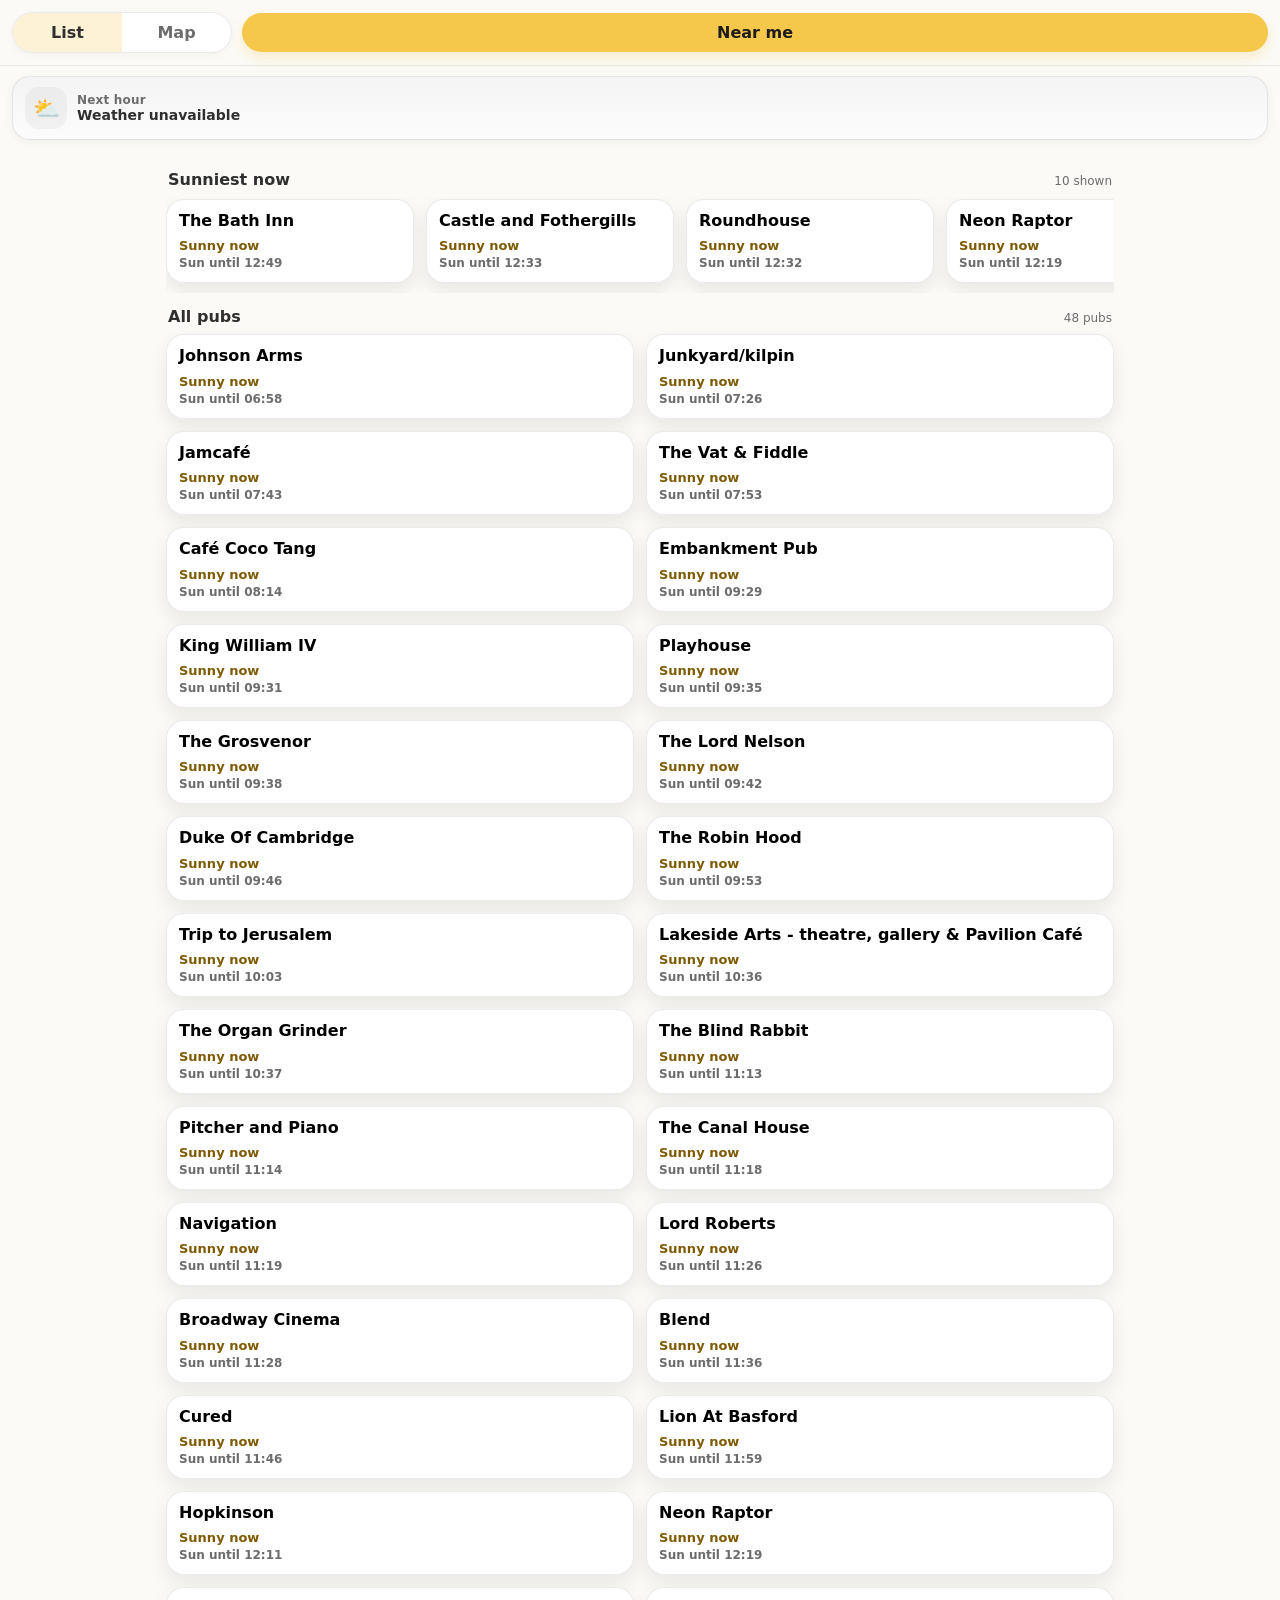
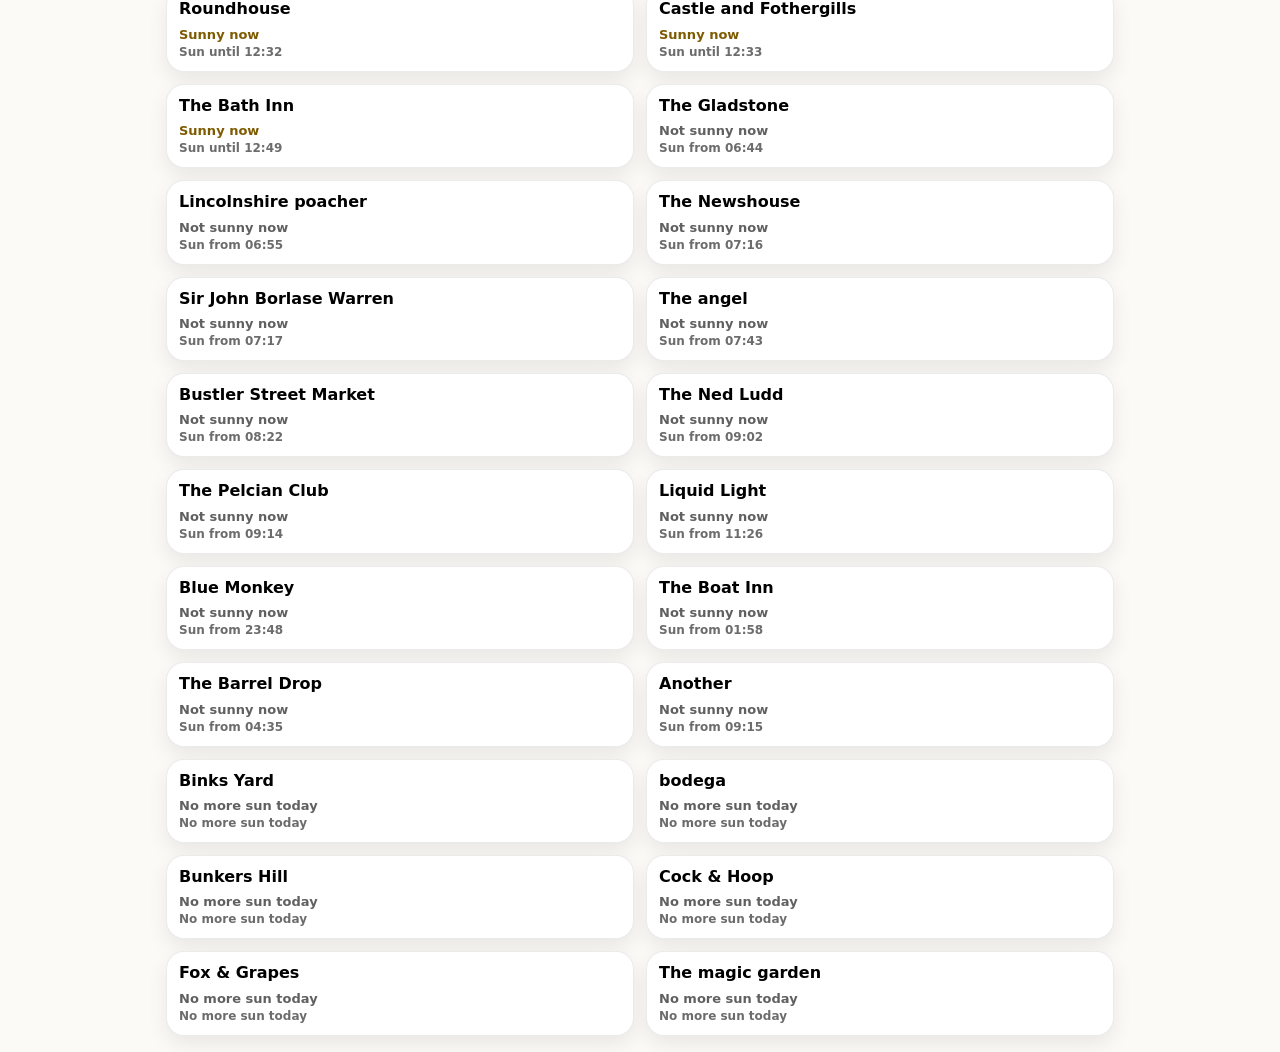
==== index.html @ cf7e52a5 "Add files via upload" ====
<!doctype html>
<html lang="en">
<head>
  <meta charset="utf-8" />
  <meta name="viewport" content="width=device-width,initial-scale=1,viewport-fit=cover" />
  <meta name="theme-color" content="#fbfaf7" />
  <title>Drinking in the Sun</title>
  <link rel="manifest" href="./manifest.json" />
  <link rel="icon" href="./public/icons/icon-192.png" />
  <link rel="stylesheet" href="./public/styles.css" />
  <link rel="stylesheet" href="https://unpkg.com/leaflet@1.9.4/dist/leaflet.css"
        integrity="sha256-p4NxAoJBhIIN+hmNHrzRCf9tD/miZyoHS5obTRR9BMY=" crossorigin="" />
</head>
<body>
  <div id="app" class="app">
    <header class="topbar">
      <div class="toggle" role="tablist" aria-label="View toggle">
        <button id="btnList" class="toggleBtn isActive" type="button" aria-selected="true">List</button>
        <button id="btnMap" class="toggleBtn" type="button" aria-selected="false">Map</button>
      </div>
      <button id="btnNearMe" class="btnPrimary" type="button">Near me</button>
    </header>

    <section id="weatherBar" class="weatherBar" aria-live="polite">
      <div class="weatherLeft">
        <div id="weatherIcon" class="weatherIcon" aria-hidden="true">⛅</div>
        <div class="weatherText">
          <div class="weatherTitle">Next hour</div>
          <div id="weatherLine" class="weatherLine">Loading weather…</div>
        </div>
      </div>
    </section>

    <main class="main">
      <section id="listView" class="view isActive" aria-label="Pub list">
        <div id="rowNearMeWrap" class="rowWrap isHidden">
          <div class="rowHeader">
            <h2 class="rowTitle">Pubs near me</h2>
            <div id="rowNearMeMeta" class="rowMeta"></div>
          </div>
          <div id="rowNearMe" class="hScroll" role="list"></div>
        </div>

        <div class="rowWrap">
          <div class="rowHeader">
            <h2 class="rowTitle">Sunniest now</h2>
            <div id="rowSunniestMeta" class="rowMeta"></div>
          </div>
          <div id="rowSunniest" class="hScroll" role="list"></div>
        </div>

        <div class="rowWrap">
          <div class="rowHeader">
            <h2 class="rowTitle">All pubs</h2>
            <div id="allMeta" class="rowMeta"></div>
          </div>
          <div id="allList" class="vList" role="list"></div>
        </div>
      </section>

      <section id="mapView" class="view" aria-label="Map">
        <div id="map" class="map"></div>
      </section>
    </main>
  </div>

  <div id="modalOverlay" class="modalOverlay isHidden" role="dialog" aria-modal="true" aria-label="Pub details">
    <div class="modal">
      <button id="btnClose" class="modalClose" type="button" aria-label="Close">✕</button>
      <div id="modalContent" class="modalContent"></div>
    </div>
  </div>

  <script src="https://unpkg.com/leaflet@1.9.4/dist/leaflet.js"
          integrity="sha256-20nQCchB9co0qIjJZRGuk2/Z9VM+kNiyxNV1lvTlZBo="
          crossorigin=""></script>
  <script src="./public/app.js"></script>
</body>
</html>
---- public/styles.css ----
:root{
  --bg:#fbfaf7;
  --panel:#ffffff;
  --line:rgba(0,0,0,.08);
  --text:#2f2f2f;
  --muted:#6c6c6c;
  --sun:#f5c542;
  --radius:18px;
  --shadow:0 8px 20px rgba(0,0,0,.08);
}
*{box-sizing:border-box}
html,body{height:100%;margin:0}
body{
  font-family:system-ui,-apple-system,Segoe UI,Roboto,Helvetica,Arial,sans-serif;
  background:var(--bg);
  color:var(--text);
}
button{font:inherit}
img{display:block}
.app{min-height:100vh;min-height:100svh;display:flex;flex-direction:column}
.topbar{
  position:sticky;top:0;z-index:20;padding:12px;
  background:linear-gradient(to bottom, rgba(251,250,247,.98), rgba(251,250,247,.92));
  backdrop-filter:blur(8px);
  border-bottom:1px solid var(--line);
  display:grid;grid-template-columns:1fr auto;gap:10px;align-items:center;
}
.toggle{
  display:flex;background:var(--panel);border:1px solid var(--line);
  border-radius:999px;overflow:hidden;box-shadow:0 2px 8px rgba(0,0,0,.04)
}
.toggleBtn{flex:1;border:0;background:transparent;color:var(--muted);padding:10px 14px;font-weight:700}
.toggleBtn.isActive{background:rgba(245,197,66,.22);color:var(--text)}
.btnPrimary{
  border:0;background:rgba(245,197,66,.95);color:#1c1c1c;font-weight:800;
  padding:10px 14px;border-radius:999px;box-shadow:0 6px 14px rgba(245,197,66,.25)
}
.weatherBar{
  margin:10px 12px 0;background:var(--panel);border:1px solid var(--line);
  border-radius:var(--radius);box-shadow:0 2px 10px rgba(0,0,0,.05);padding:10px 12px
}
.weatherBar.sunny{background:linear-gradient(180deg,#fff7db,#fffdf4)}
.weatherBar.cloudy{background:linear-gradient(180deg,#f4f4f4,#fcfcfc)}
.weatherBar.rainy{background:linear-gradient(180deg,#eef5fb,#fbfdff)}
.weatherLeft{display:flex;gap:10px;align-items:center}
.weatherIcon{
  width:42px;height:42px;border-radius:14px;background:rgba(0,0,0,.04);
  display:flex;align-items:center;justify-content:center;font-size:22px
}
.weatherTitle{font-size:12px;color:var(--muted);font-weight:800;letter-spacing:.2px}
.weatherLine{font-size:14px;font-weight:700}
.main{flex:1;padding:12px}
.view{display:none}
.view.isActive{display:block}
.rowWrap{margin-top:14px}
.rowHeader{display:flex;justify-content:space-between;gap:10px;align-items:baseline;padding:0 2px 8px}
.rowTitle{margin:0;font-size:16px}
.rowMeta{font-size:12px;color:var(--muted)}
.hScroll{display:flex;gap:12px;overflow-x:auto;padding:2px 2px 10px;scroll-snap-type:x proximity}
.hScroll::-webkit-scrollbar{display:none}
.vList{display:grid;grid-template-columns:1fr;gap:12px}
.card{
  background:var(--panel);border:1px solid var(--line);border-radius:var(--radius);
  box-shadow:var(--shadow);overflow:hidden
}
.cardSmall{min-width:248px;max-width:268px;scroll-snap-align:start}
.cardButton{border:0;background:transparent;padding:0;width:100%;text-align:left;display:block}
.cardImg{width:100%;aspect-ratio:4/3;object-fit:cover;background:#ececec}
.cardBody{padding:12px}
.cardTitle{margin:0;font-size:16px;line-height:1.15;font-weight:850}
.cardMeta{margin-top:8px;display:flex;justify-content:space-between;gap:10px;align-items:flex-start}
.statusTop{font-size:13px;font-weight:850}
.statusLine{font-size:12px;color:var(--muted);font-weight:700;margin-top:3px}
.dist{font-size:12px;color:var(--muted);font-weight:700;white-space:nowrap}
.statusSun .statusTop{color:#7e5b00}
.statusShade .statusTop,.statusNone .statusTop{color:#606060}
.isHidden{display:none !important}
.map{
  width:100%;min-height:68vh;min-height:68svh;border-radius:20px;overflow:hidden;
  box-shadow:var(--shadow);border:1px solid var(--line)
}
.modalOverlay{
  position:fixed;inset:0;background:rgba(0,0,0,.46);z-index:50;display:flex;
  align-items:flex-end;justify-content:center;padding:0
}
.modal{
  width:100%;max-width:700px;max-height:100vh;max-height:100svh;background:var(--bg);
  border-radius:24px 24px 0 0;overflow:auto;position:relative
}
.modalContent{padding-bottom:20px}
.modalClose{
  position:sticky;top:12px;float:right;z-index:10;margin:12px 12px 0 0;width:42px;height:42px;
  border-radius:999px;border:1px solid var(--line);background:rgba(255,255,255,.92);
  box-shadow:0 2px 8px rgba(0,0,0,.08)
}
.heroImg{width:100%;aspect-ratio:4/3;object-fit:cover;background:#ececec}
.detailBody{padding:14px 14px 0}
.detailTitle{margin:0;font-size:24px;line-height:1.05}
.detailAddress{margin-top:8px;font-size:14px;color:var(--muted);font-weight:700}
.detailNotes{margin-top:10px;font-size:14px;line-height:1.35;color:#4a4a4a}
.detailActions{margin-top:12px;display:flex;gap:10px;flex-wrap:wrap}
.pillBtn{
  display:inline-flex;align-items:center;justify-content:center;border:1px solid var(--line);
  background:var(--panel);color:var(--text);padding:10px 14px;border-radius:999px;
  font-weight:800;text-decoration:none;box-shadow:0 2px 8px rgba(0,0,0,.05)
}
.spotList{padding:14px;display:grid;gap:12px}
.spotCard{
  background:var(--panel);border:1px solid var(--line);border-radius:18px;
  box-shadow:0 6px 16px rgba(0,0,0,.06);padding:14px
}
.spotHead{display:flex;justify-content:space-between;gap:10px;align-items:flex-start}
.spotKicker{font-size:12px;color:var(--muted);font-weight:850;letter-spacing:.25px;text-transform:uppercase}
.spotName{margin-top:4px;font-size:18px;font-weight:850;line-height:1.12}
.spotBadge{
  font-size:11px;font-weight:850;padding:6px 10px;border-radius:999px;white-space:nowrap;
  border:1px solid var(--line);background:#fafafa;color:#666
}
.spotStatus{margin-top:10px;font-size:15px;font-weight:850}
.spotSub{margin-top:4px;font-size:13px;color:var(--muted);font-weight:750}
.timelineWrap{margin-top:14px}
.timelineLabels{display:flex;justify-content:space-between;font-size:12px;color:var(--muted);font-weight:700;margin-bottom:6px}
.timeline{position:relative;height:14px;border-radius:999px;background:#ececec;overflow:hidden}
.timelineSun{
  position:absolute;top:0;bottom:0;background:linear-gradient(90deg,#f4d77d,#f5c542);
  border-radius:999px
}
.timelineNow{position:absolute;top:-3px;width:12px;height:20px;transform:translateX(-50%)}
.timelineNow::before{
  content:"";position:absolute;left:4px;top:0;width:4px;height:20px;border-radius:999px;background:#3f3f3f
}
.timelineNowLabel{margin-top:6px;font-size:12px;color:var(--muted);font-weight:750}
.spotWindow{margin-top:10px;font-size:13px;font-weight:800;color:#4a4a4a}
.emptyState{
  background:var(--panel);border:1px solid var(--line);border-radius:var(--radius);
  padding:14px;color:var(--muted)
}
@media (min-width:720px){
  .main{max-width:980px;width:100%;margin:0 auto;padding:16px}
  .topbar{grid-template-columns:220px auto}
  .vList{grid-template-columns:repeat(2,minmax(0,1fr))}
}
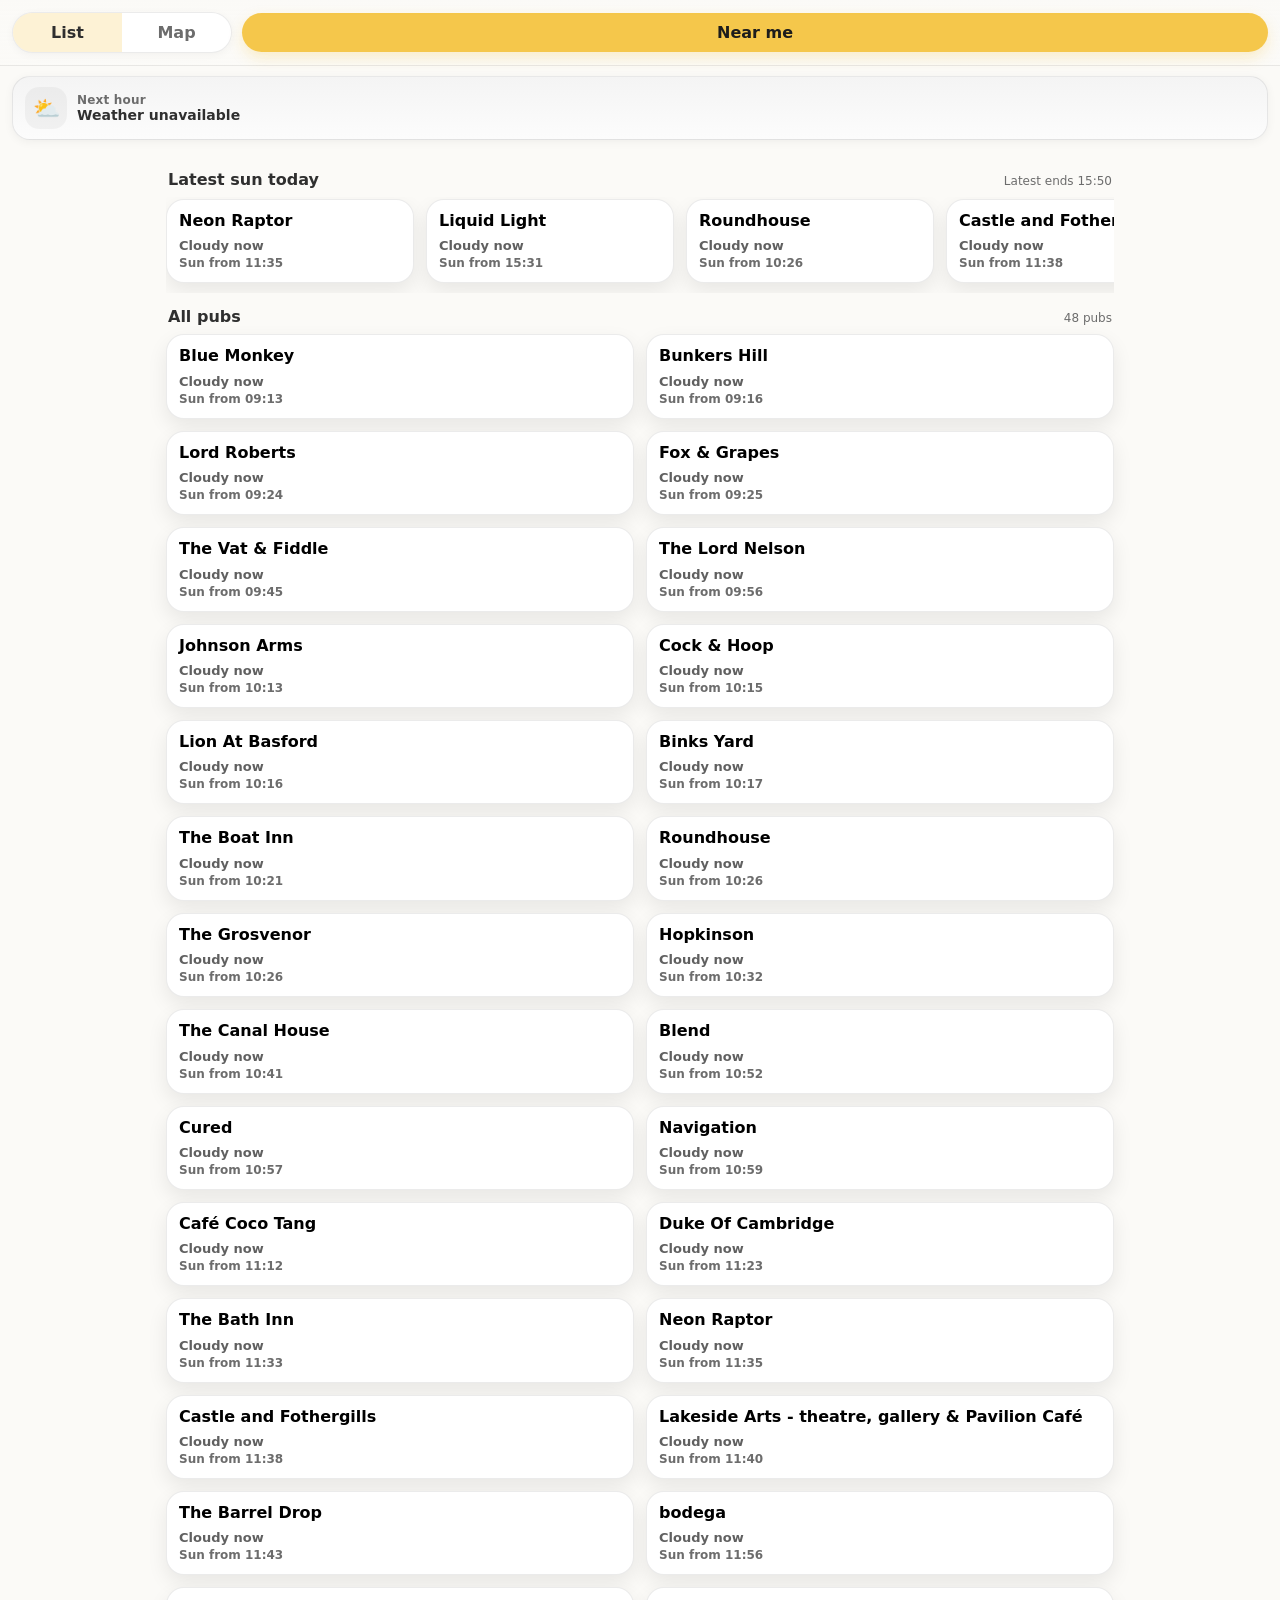
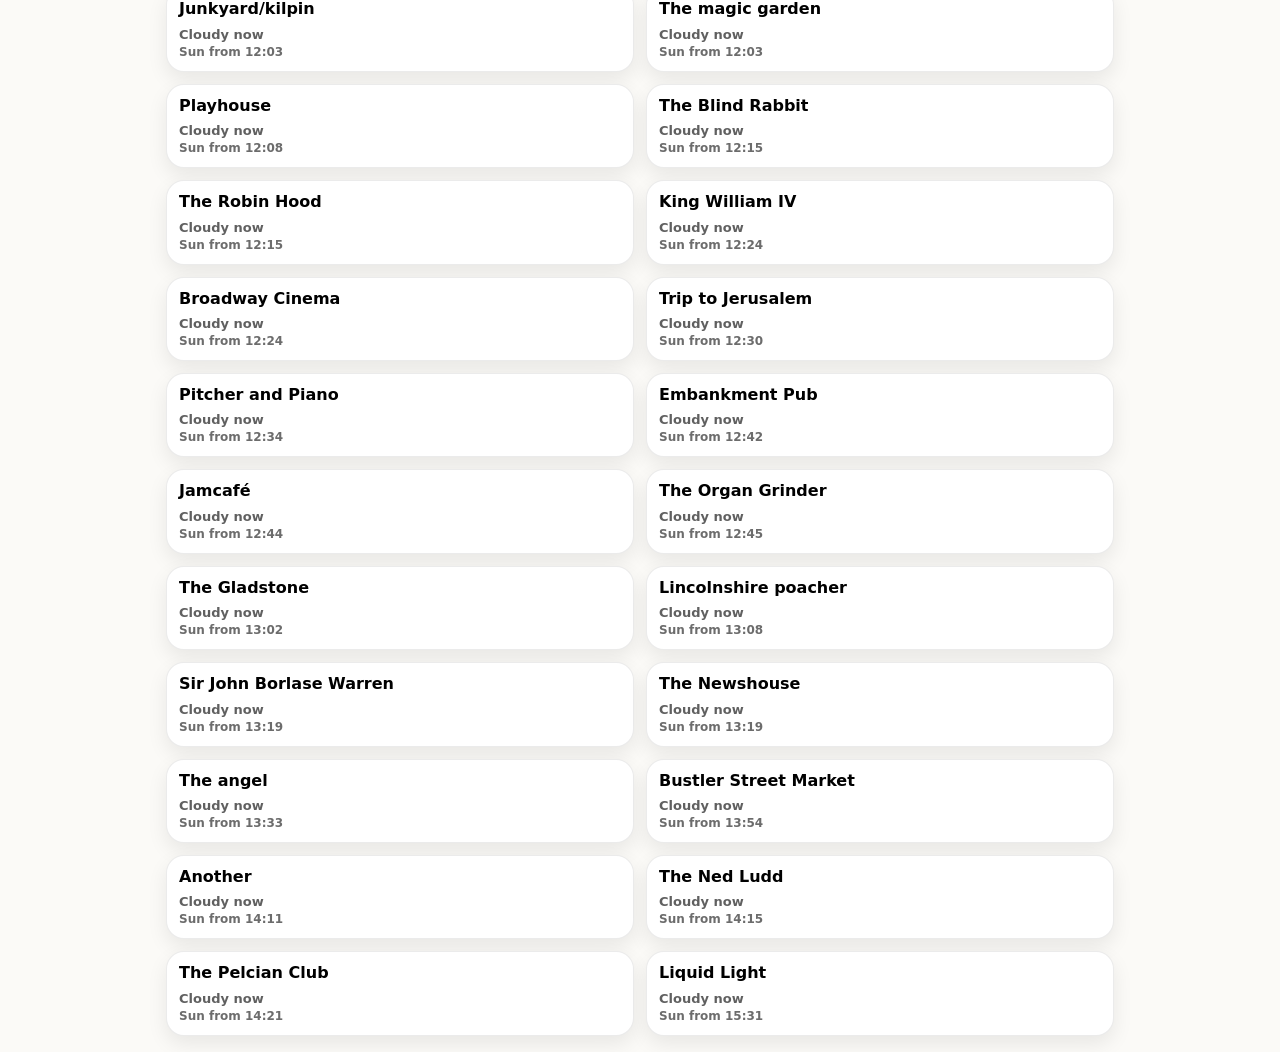
==== commit 7d1a5270: "Update index.html" ====
--- a/index.html
+++ b/index.html
@@ -8,8 +8,14 @@
   <link rel="manifest" href="./manifest.json" />
   <link rel="icon" href="./public/icons/icon-192.png" />
   <link rel="stylesheet" href="./public/styles.css" />
+
+  <!-- Leaflet -->
   <link rel="stylesheet" href="https://unpkg.com/leaflet@1.9.4/dist/leaflet.css"
         integrity="sha256-p4NxAoJBhIIN+hmNHrzRCf9tD/miZyoHS5obTRR9BMY=" crossorigin="" />
+
+  <!-- MarkerCluster -->
+  <link rel="stylesheet" href="https://unpkg.com/leaflet.markercluster@1.5.3/dist/MarkerCluster.css" />
+  <link rel="stylesheet" href="https://unpkg.com/leaflet.markercluster@1.5.3/dist/MarkerCluster.Default.css" />
 </head>
 <body>
   <div id="app" class="app">
@@ -71,9 +77,14 @@
     </div>
   </div>
 
+  <!-- Leaflet -->
   <script src="https://unpkg.com/leaflet@1.9.4/dist/leaflet.js"
           integrity="sha256-20nQCchB9co0qIjJZRGuk2/Z9VM+kNiyxNV1lvTlZBo="
           crossorigin=""></script>
+
+  <!-- MarkerCluster -->
+  <script src="https://unpkg.com/leaflet.markercluster@1.5.3/dist/leaflet.markercluster.js"></script>
+
   <script src="./public/app.js"></script>
 </body>
 </html>
--- a/public/styles.css
+++ b/public/styles.css
@@ -1,3 +1,4 @@
+/* Drinking in the Sun v2 */
 
 :root{
   --bg:#fbfaf7;
@@ -73,8 +74,15 @@
 .statusTop{font-size:13px;font-weight:850}
 .statusLine{font-size:12px;color:var(--muted);font-weight:700;margin-top:3px}
 .dist{font-size:12px;color:var(--muted);font-weight:700;white-space:nowrap}
-.statusSun .statusTop{color:#7e5b00}
+
+/* Base status colours */
 .statusShade .statusTop,.statusNone .statusTop{color:#606060}
+
+/* Weather-aware status colours */
+.statusSunBright .statusTop { color:#a86a00; } /* clear */
+.statusSunMuted  .statusTop { color:#7e5b00; } /* cloudy */
+.statusSunRainy  .statusTop { color:#606060; } /* rainy/grey */
+
 .isHidden{display:none !important}
 .map{
   width:100%;min-height:68vh;min-height:68svh;border-radius:20px;overflow:hidden;
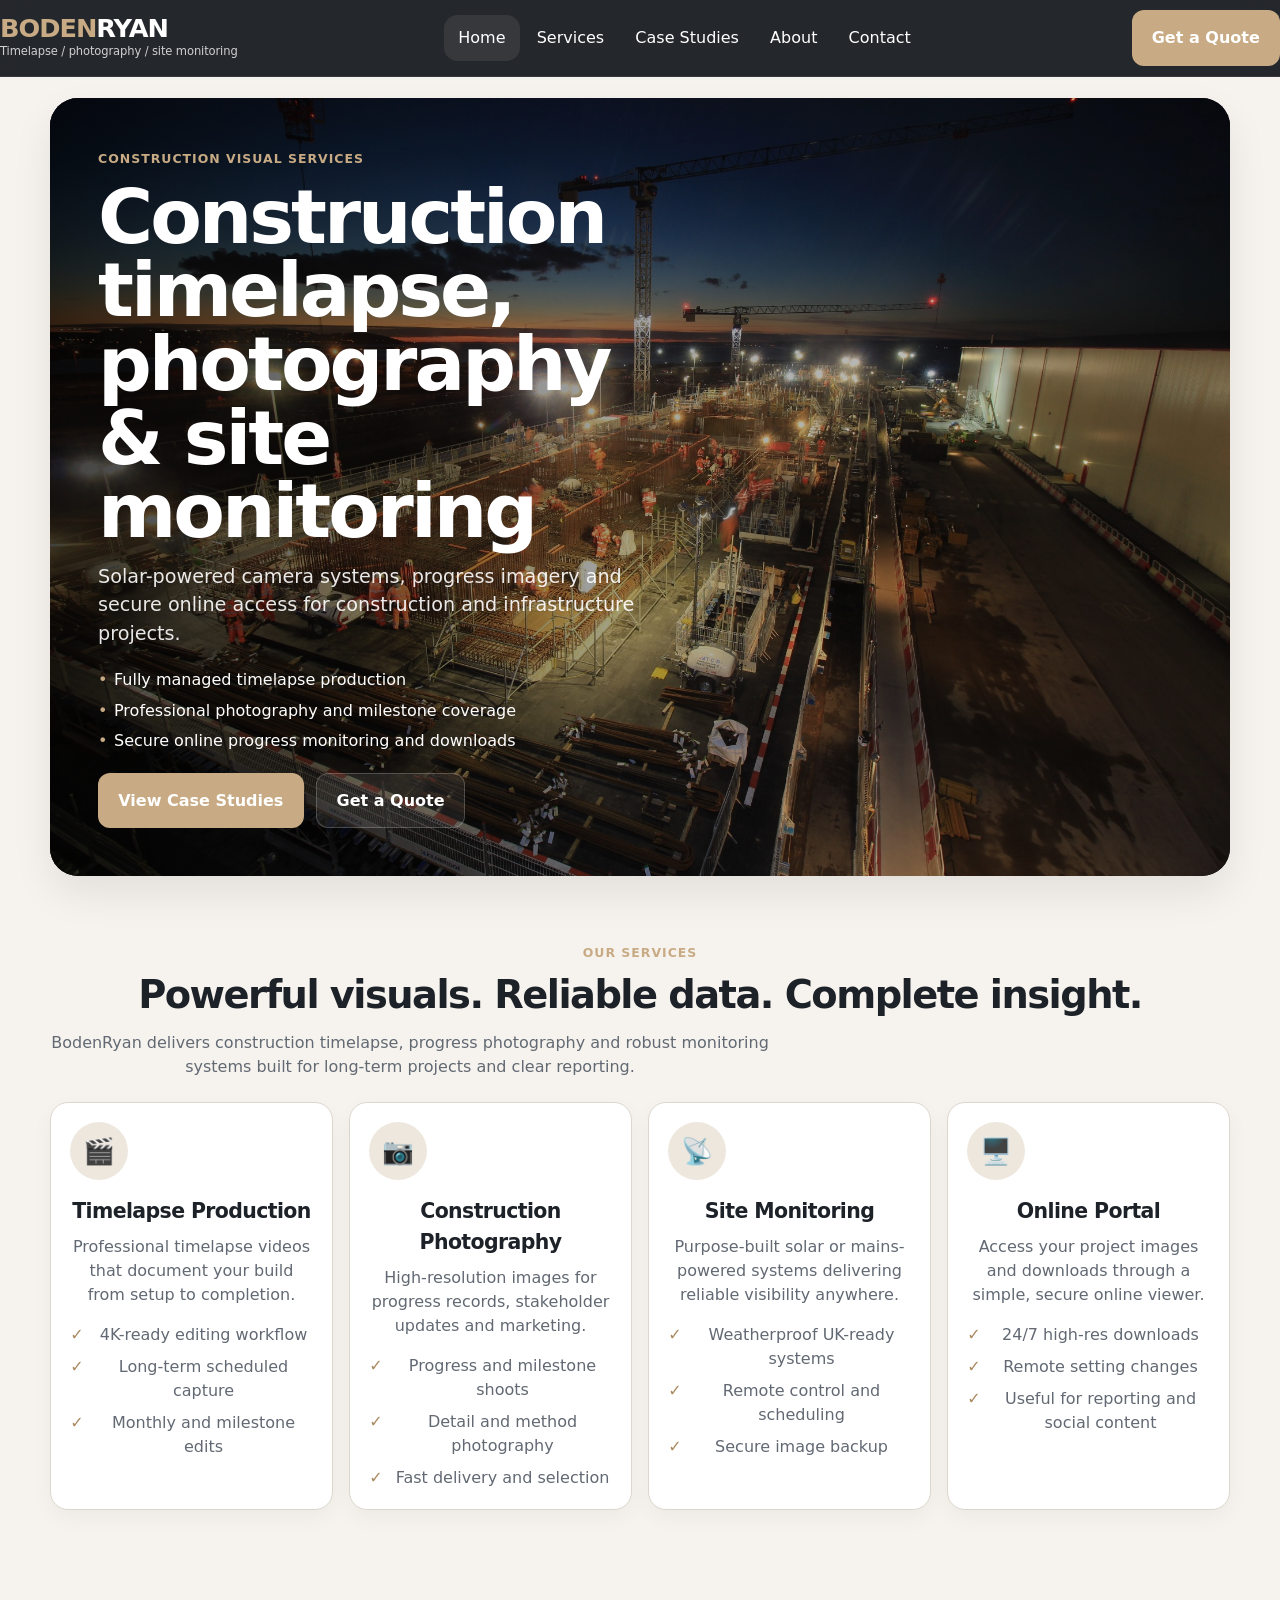
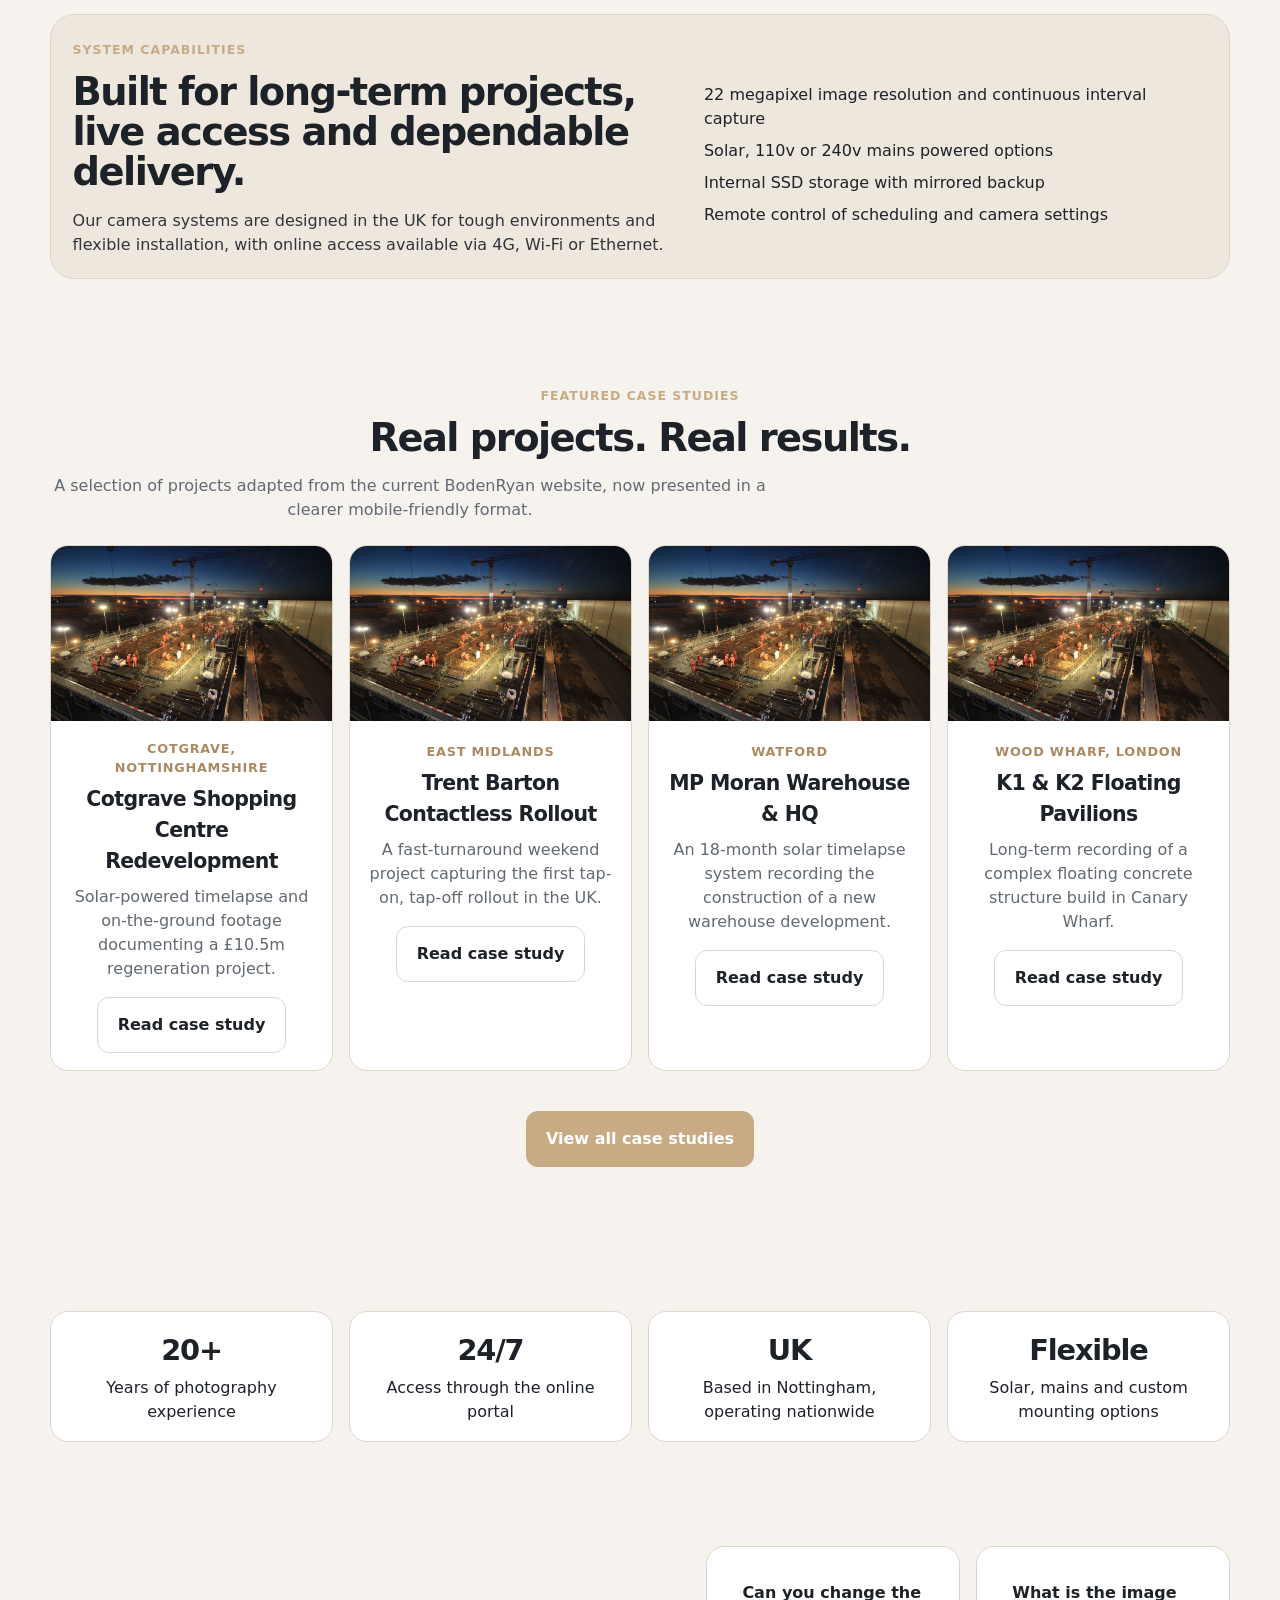
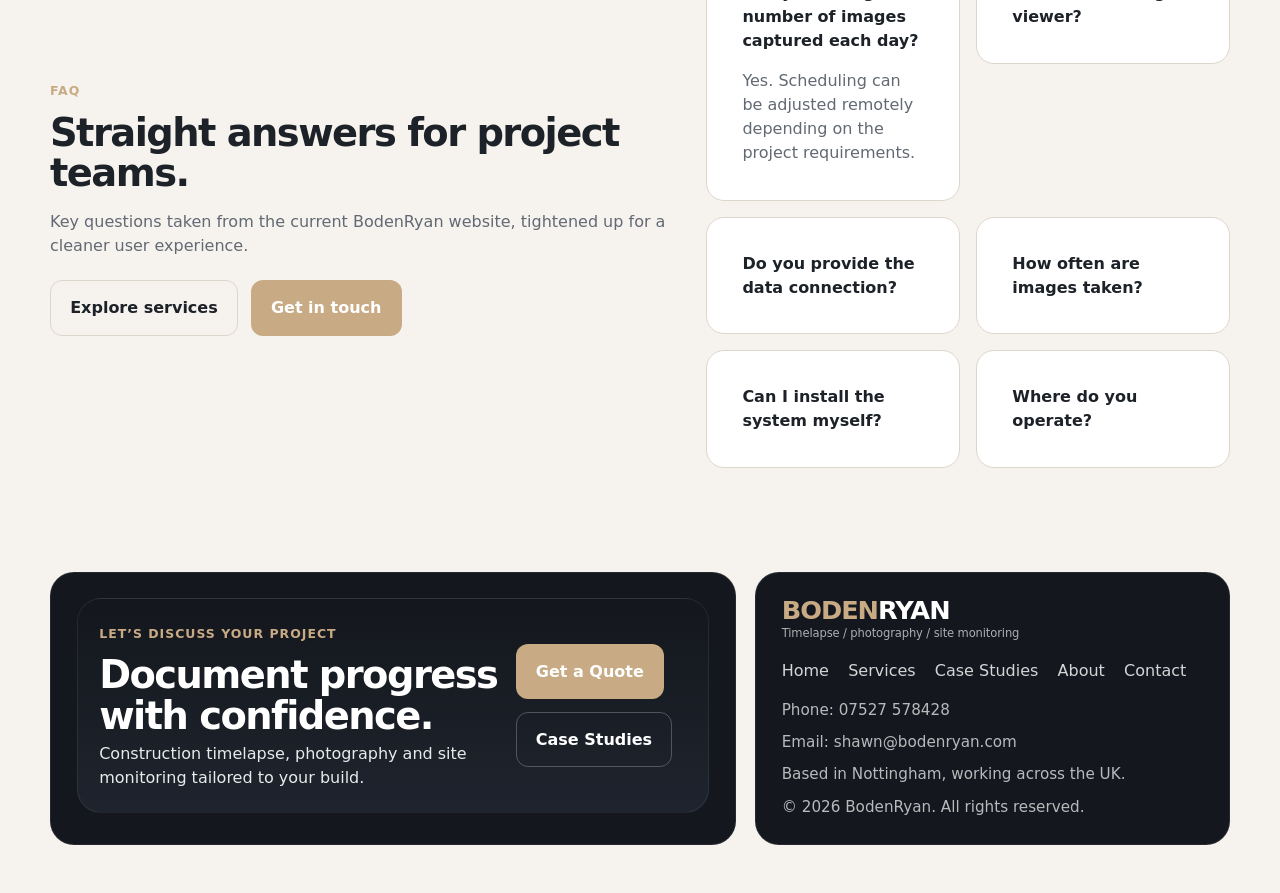
==== commit cb768d66: "Add files via upload" ====
--- a/index.html
+++ b/index.html
@@ -1,90 +1,284 @@
-<!doctype html>
-<html lang="en">
+<!DOCTYPE html>
+<html lang="en-GB">
 <head>
-  <meta charset="utf-8" />
-  <meta name="viewport" content="width=device-width,initial-scale=1,viewport-fit=cover" />
-  <meta name="theme-color" content="#fbfaf7" />
-  <title>Drinking in the Sun</title>
-  <link rel="manifest" href="./manifest.json" />
-  <link rel="icon" href="./public/icons/icon-192.png" />
-  <link rel="stylesheet" href="./public/styles.css" />
-
-  <!-- Leaflet -->
-  <link rel="stylesheet" href="https://unpkg.com/leaflet@1.9.4/dist/leaflet.css"
-        integrity="sha256-p4NxAoJBhIIN+hmNHrzRCf9tD/miZyoHS5obTRR9BMY=" crossorigin="" />
-
-  <!-- MarkerCluster -->
-  <link rel="stylesheet" href="https://unpkg.com/leaflet.markercluster@1.5.3/dist/MarkerCluster.css" />
-  <link rel="stylesheet" href="https://unpkg.com/leaflet.markercluster@1.5.3/dist/MarkerCluster.Default.css" />
+  <meta charset="utf-8">
+  <meta name="viewport" content="width=device-width, initial-scale=1">
+  <title>BodenRyan | Construction Timelapse, Photography & Site Monitoring</title>
+  <meta name="description" content="BodenRyan provides construction timelapse, progress photography and solar-powered site monitoring across Nottingham and the UK.">
+  <meta name="theme-color" content="#14171d">
+  <link rel="canonical" href="https://bodenryan.com/">
+  <meta property="og:title" content="BodenRyan | Construction Timelapse, Photography & Site Monitoring">
+  <meta property="og:description" content="Mobile-first construction visuals and site monitoring for contractors, developers and infrastructure teams.">
+  <meta property="og:type" content="website">
+  <meta property="og:image" content="assets/img/hero-construction.jpg">
+  <link rel="stylesheet" href="assets/css/styles.css">
+  <script defer src="assets/js/main.js"></script>
 </head>
 <body>
-  <div id="app" class="app">
-    <header class="topbar">
-      <div class="toggle" role="tablist" aria-label="View toggle">
-        <button id="btnList" class="toggleBtn isActive" type="button" aria-selected="true">List</button>
-        <button id="btnMap" class="toggleBtn" type="button" aria-selected="false">Map</button>
-      </div>
-      <button id="btnNearMe" class="btnPrimary" type="button">Near me</button>
-    </header>
-
-    <section id="weatherBar" class="weatherBar" aria-live="polite">
-      <div class="weatherLeft">
-        <div id="weatherIcon" class="weatherIcon" aria-hidden="true">⛅</div>
-        <div class="weatherText">
-          <div class="weatherTitle">Next hour</div>
-          <div id="weatherLine" class="weatherLine">Loading weather…</div>
-        </div>
-      </div>
-    </section>
-
-    <main class="main">
-      <section id="listView" class="view isActive" aria-label="Pub list">
-        <div id="rowNearMeWrap" class="rowWrap isHidden">
-          <div class="rowHeader">
-            <h2 class="rowTitle">Pubs near me</h2>
-            <div id="rowNearMeMeta" class="rowMeta"></div>
-          </div>
-          <div id="rowNearMe" class="hScroll" role="list"></div>
-        </div>
-
-        <div class="rowWrap">
-          <div class="rowHeader">
-            <h2 class="rowTitle">Sunniest now</h2>
-            <div id="rowSunniestMeta" class="rowMeta"></div>
-          </div>
-          <div id="rowSunniest" class="hScroll" role="list"></div>
-        </div>
-
-        <div class="rowWrap">
-          <div class="rowHeader">
-            <h2 class="rowTitle">All pubs</h2>
-            <div id="allMeta" class="rowMeta"></div>
-          </div>
-          <div id="allList" class="vList" role="list"></div>
+  <a class="skip-link" href="#main">Skip to content</a>
+  <header class="site-header">
+    <div class="container header-inner">
+      <a class="brand" href="index.html" aria-label="BodenRyan home">
+        <span class="brand-title"><span class="boden">BODEN</span><span class="ryan">RYAN</span></span>
+        <span class="brand-tag">Timelapse / photography / site monitoring</span>
+      </a>
+      <button class="nav-toggle" type="button" aria-expanded="false" aria-controls="site-nav" data-nav-toggle>
+        <span></span>
+      </button>
+      <nav class="site-nav" id="site-nav" data-nav>
+        <ul>
+          <li><a href="index.html" aria-current="page">Home</a></li>
+          <li><a href="services.html">Services</a></li>
+          <li><a href="case-studies.html">Case Studies</a></li>
+          <li><a href="about.html">About</a></li>
+          <li><a href="contact.html">Contact</a></li>
+        </ul>
+      </nav>
+      <a class="btn btn-primary header-cta" href="contact.html">Get a Quote</a>
+    </div>
+  </header>
+
+  <main id="main" class="page-wrap">
+    <div class="container">
+      <section class="hero">
+        <img src="assets/img/hero-construction.jpg" alt="Construction site at dusk with cranes, lights and workers.">
+        <div class="hero-content">
+          <span class="eyebrow">Construction visual services</span>
+          <h1>Construction timelapse, photography &amp; site monitoring</h1>
+          <p>Solar-powered camera systems, progress imagery and secure online access for construction and infrastructure projects.</p>
+          <ul class="kicker-list">
+            <li>Fully managed timelapse production</li>
+            <li>Professional photography and milestone coverage</li>
+            <li>Secure online progress monitoring and downloads</li>
+          </ul>
+          <div class="btn-row">
+            <a class="btn btn-primary" href="case-studies.html">View Case Studies</a>
+            <a class="btn btn-secondary" href="contact.html">Get a Quote</a>
+          </div>
         </div>
       </section>
-
-      <section id="mapView" class="view" aria-label="Map">
-        <div id="map" class="map"></div>
-      </section>
-    </main>
-  </div>
-
-  <div id="modalOverlay" class="modalOverlay isHidden" role="dialog" aria-modal="true" aria-label="Pub details">
-    <div class="modal">
-      <button id="btnClose" class="modalClose" type="button" aria-label="Close">✕</button>
-      <div id="modalContent" class="modalContent"></div>
     </div>
-  </div>
-
-  <!-- Leaflet -->
-  <script src="https://unpkg.com/leaflet@1.9.4/dist/leaflet.js"
-          integrity="sha256-20nQCchB9co0qIjJZRGuk2/Z9VM+kNiyxNV1lvTlZBo="
-          crossorigin=""></script>
-
-  <!-- MarkerCluster -->
-  <script src="https://unpkg.com/leaflet.markercluster@1.5.3/dist/leaflet.markercluster.js"></script>
-
-  <script src="./public/app.js"></script>
+
+    <section class="section">
+      <div class="container center">
+        <span class="eyebrow">Our services</span>
+        <h2 class="section-title">Powerful visuals. Reliable data. Complete insight.</h2>
+        <p class="section-intro">BodenRyan delivers construction timelapse, progress photography and robust monitoring systems built for long-term projects and clear reporting.</p>
+        <div class="services-grid grid">
+          <article class="card service-card">
+            <div class="icon-badge">🎬</div>
+            <h3>Timelapse Production</h3>
+            <p>Professional timelapse videos that document your build from setup to completion.</p>
+            <ul>
+              <li>4K-ready editing workflow</li>
+              <li>Long-term scheduled capture</li>
+              <li>Monthly and milestone edits</li>
+            </ul>
+          </article>
+          <article class="card service-card">
+            <div class="icon-badge">📷</div>
+            <h3>Construction Photography</h3>
+            <p>High-resolution images for progress records, stakeholder updates and marketing.</p>
+            <ul>
+              <li>Progress and milestone shoots</li>
+              <li>Detail and method photography</li>
+              <li>Fast delivery and selection</li>
+            </ul>
+          </article>
+          <article class="card service-card">
+            <div class="icon-badge">📡</div>
+            <h3>Site Monitoring</h3>
+            <p>Purpose-built solar or mains-powered systems delivering reliable visibility anywhere.</p>
+            <ul>
+              <li>Weatherproof UK-ready systems</li>
+              <li>Remote control and scheduling</li>
+              <li>Secure image backup</li>
+            </ul>
+          </article>
+          <article class="card service-card">
+            <div class="icon-badge">🖥️</div>
+            <h3>Online Portal</h3>
+            <p>Access your project images and downloads through a simple, secure online viewer.</p>
+            <ul>
+              <li>24/7 high-res downloads</li>
+              <li>Remote setting changes</li>
+              <li>Useful for reporting and social content</li>
+            </ul>
+          </article>
+        </div>
+      </div>
+    </section>
+
+    <section class="section-sm">
+      <div class="container">
+        <div class="feature-banner">
+          <div class="split-grid">
+            <div>
+              <span class="eyebrow">System capabilities</span>
+              <h2 class="section-title">Built for long-term projects, live access and dependable delivery.</h2>
+              <p>Our camera systems are designed in the UK for tough environments and flexible installation, with online access available via 4G, Wi-Fi or Ethernet.</p>
+            </div>
+            <ul class="stats-list">
+              <li>22 megapixel image resolution and continuous interval capture</li>
+              <li>Solar, 110v or 240v mains powered options</li>
+              <li>Internal SSD storage with mirrored backup</li>
+              <li>Remote control of scheduling and camera settings</li>
+            </ul>
+          </div>
+        </div>
+      </div>
+    </section>
+
+    <section class="section">
+      <div class="container center">
+        <span class="eyebrow">Featured case studies</span>
+        <h2 class="section-title">Real projects. Real results.</h2>
+        <p class="section-intro">A selection of projects adapted from the current BodenRyan website, now presented in a clearer mobile-friendly format.</p>
+        <div class="case-grid">
+          <article class="case-card">
+            <img src="assets/img/hero-construction.jpg" alt="Cotgrave Shopping Centre redevelopment project.">
+            <div class="case-card-body">
+              <span class="location">Cotgrave, Nottinghamshire</span>
+              <h3>Cotgrave Shopping Centre Redevelopment</h3>
+              <p>Solar-powered timelapse and on-the-ground footage documenting a £10.5m regeneration project.</p>
+              <p class="read-more"><a class="btn btn-outline" href="case-studies/cotgrave-shopping-centre.html">Read case study</a></p>
+            </div>
+          </article>
+          <article class="case-card">
+            <img src="assets/img/hero-construction.jpg" alt="Trent Barton bus workshop project.">
+            <div class="case-card-body">
+              <span class="location">East Midlands</span>
+              <h3>Trent Barton Contactless Rollout</h3>
+              <p>A fast-turnaround weekend project capturing the first tap-on, tap-off rollout in the UK.</p>
+              <p class="read-more"><a class="btn btn-outline" href="case-studies/trent-barton-contactless.html">Read case study</a></p>
+            </div>
+          </article>
+          <article class="case-card">
+            <img src="assets/img/hero-construction.jpg" alt="MP Moran warehouse construction project.">
+            <div class="case-card-body">
+              <span class="location">Watford</span>
+              <h3>MP Moran Warehouse &amp; HQ</h3>
+              <p>An 18-month solar timelapse system recording the construction of a new warehouse development.</p>
+              <p class="read-more"><a class="btn btn-outline" href="case-studies/mp-moran-warehouse.html">Read case study</a></p>
+            </div>
+          </article>
+          <article class="case-card">
+            <img src="assets/img/hero-construction.jpg" alt="Floating concrete pavilion construction project.">
+            <div class="case-card-body">
+              <span class="location">Wood Wharf, London</span>
+              <h3>K1 &amp; K2 Floating Pavilions</h3>
+              <p>Long-term recording of a complex floating concrete structure build in Canary Wharf.</p>
+              <p class="read-more"><a class="btn btn-outline" href="case-studies/wood-wharf-floating-pavilions.html">Read case study</a></p>
+            </div>
+          </article>
+        </div>
+        <div class="section-sm">
+          <a class="btn btn-primary" href="case-studies.html">View all case studies</a>
+        </div>
+      </div>
+    </section>
+
+    <section class="section-sm">
+      <div class="container">
+        <div class="stats-grid">
+          <article class="stat-card">
+            <strong>20+</strong>
+            <span>Years of photography experience</span>
+          </article>
+          <article class="stat-card">
+            <strong>24/7</strong>
+            <span>Access through the online portal</span>
+          </article>
+          <article class="stat-card">
+            <strong>UK</strong>
+            <span>Based in Nottingham, operating nationwide</span>
+          </article>
+          <article class="stat-card">
+            <strong>Flexible</strong>
+            <span>Solar, mains and custom mounting options</span>
+          </article>
+        </div>
+      </div>
+    </section>
+
+    <section class="section">
+      <div class="container">
+        <div class="split-grid">
+          <div>
+            <span class="eyebrow">FAQ</span>
+            <h2 class="section-title">Straight answers for project teams.</h2>
+            <p class="section-intro">Key questions taken from the current BodenRyan website, tightened up for a cleaner user experience.</p>
+            <div class="btn-row">
+              <a class="btn btn-outline" href="services.html">Explore services</a>
+              <a class="btn btn-primary" href="contact.html">Get in touch</a>
+            </div>
+          </div>
+          <div class="faq-grid">
+            <details class="faq-item" open>
+              <summary>Can you change the number of images captured each day?</summary>
+              <p>Yes. Scheduling can be adjusted remotely depending on the project requirements.</p>
+            </details>
+            <details class="faq-item">
+              <summary>What is the image viewer?</summary>
+              <p>It is a web-based portal that allows you to view and download project images throughout the build.</p>
+            </details>
+            <details class="faq-item">
+              <summary>Do you provide the data connection?</summary>
+              <p>Yes. Camera systems can be connected via 4G, Wi-Fi or Ethernet as required.</p>
+            </details>
+            <details class="faq-item">
+              <summary>How often are images taken?</summary>
+              <p>This depends on the project. Typical schedules range from burst captures to intervals every 5–15 minutes.</p>
+            </details>
+            <details class="faq-item">
+              <summary>Can I install the system myself?</summary>
+              <p>No. Installation is handled professionally to ensure safety, reliability and the correct framing.</p>
+            </details>
+            <details class="faq-item">
+              <summary>Where do you operate?</summary>
+              <p>BodenRyan is based in Nottingham and works across the UK.</p>
+            </details>
+          </div>
+        </div>
+      </div>
+    </section>
+  </main>
+
+  <footer class="site-footer">
+    <div class="container footer-grid">
+      <div class="footer-card">
+        <div class="footer-cta footer-cta-wrap">
+          <div>
+            <span class="eyebrow">Let’s discuss your project</span>
+            <h2 class="section-title" style="margin:0; font-size:clamp(1.9rem, 3vw, 2.7rem);">Document progress with confidence.</h2>
+            <p>Construction timelapse, photography and site monitoring tailored to your build.</p>
+          </div>
+          <div class="btn-row">
+            <a class="btn btn-primary" href="contact.html">Get a Quote</a>
+            <a class="btn btn-outline" href="case-studies.html">Case Studies</a>
+          </div>
+        </div>
+      </div>
+      <div class="footer-card">
+        <a class="brand" href="index.html">
+          <span class="brand-title"><span class="boden">BODEN</span><span class="ryan">RYAN</span></span>
+          <span class="brand-tag">Timelapse / photography / site monitoring</span>
+        </a>
+        <div class="footer-links">
+          <a href="index.html">Home</a>
+          <a href="services.html">Services</a>
+          <a href="case-studies.html">Case Studies</a>
+          <a href="about.html">About</a>
+          <a href="contact.html">Contact</a>
+        </div>
+        <div class="footer-bottom">
+          <span>Phone: 07527 578428</span>
+          <span>Email: shawn@bodenryan.com</span>
+          <span>Based in Nottingham, working across the UK.</span>
+          <span>© <span data-year></span> BodenRyan. All rights reserved.</span>
+        </div>
+      </div>
+    </div>
+  </footer>
 </body>
 </html>
--- a/assets/css/styles.css
+++ b/assets/css/styles.css
@@ -0,0 +1,621 @@
+:root {
+  --bg: #f6f3ee;
+  --surface: #ffffff;
+  --surface-alt: #eee7de;
+  --surface-dark: #14171d;
+  --surface-dark-2: #1c2129;
+  --text: #1d2128;
+  --muted: #626973;
+  --line: #ddd6cd;
+  --accent: #c8ab84;
+  --accent-dark: #ab8a61;
+  --shadow: 0 18px 40px rgba(0, 0, 0, 0.08);
+  --radius: 18px;
+  --radius-sm: 12px;
+  --max: 1180px;
+}
+
+* { box-sizing: border-box; }
+html { scroll-behavior: smooth; }
+body {
+  margin: 0;
+  font-family: Inter, ui-sans-serif, system-ui, -apple-system, BlinkMacSystemFont, "Segoe UI", sans-serif;
+  color: var(--text);
+  background: var(--bg);
+  line-height: 1.5;
+}
+img { max-width: 100%; display: block; }
+a { color: inherit; text-decoration: none; }
+button { font: inherit; }
+.container { width: min(var(--max), calc(100% - 2rem)); margin: 0 auto; }
+.page-wrap { padding-top: 1rem; }
+
+.skip-link {
+  position: absolute;
+  left: -999px;
+  top: auto;
+  width: 1px;
+  height: 1px;
+  overflow: hidden;
+}
+.skip-link:focus {
+  left: 1rem;
+  top: 1rem;
+  width: auto;
+  height: auto;
+  padding: .75rem 1rem;
+  border-radius: .75rem;
+  background: var(--surface);
+  z-index: 9999;
+}
+
+.site-header {
+  position: sticky;
+  top: 0;
+  z-index: 100;
+  background: rgba(20, 23, 29, 0.93);
+  backdrop-filter: blur(14px);
+  border-bottom: 1px solid rgba(255,255,255,.08);
+}
+.header-inner {
+  display: flex;
+  align-items: center;
+  justify-content: space-between;
+  gap: 1rem;
+  min-height: 76px;
+}
+.brand {
+  display: inline-flex;
+  flex-direction: column;
+  gap: 0.1rem;
+}
+.brand-title {
+  font-weight: 800;
+  letter-spacing: -0.04em;
+  font-size: clamp(1.5rem, 2vw, 2rem);
+  line-height: 1;
+}
+.brand-title .boden { color: var(--accent); }
+.brand-title .ryan { color: #fff; }
+.brand-tag {
+  color: rgba(255,255,255,.78);
+  font-size: .72rem;
+  letter-spacing: -.01em;
+}
+.nav-toggle {
+  display: inline-flex;
+  width: 48px;
+  height: 48px;
+  border-radius: 999px;
+  border: 1px solid rgba(255,255,255,.15);
+  background: transparent;
+  color: #fff;
+  align-items: center;
+  justify-content: center;
+}
+.nav-toggle span,
+.nav-toggle span::before,
+.nav-toggle span::after {
+  display: block;
+  width: 18px;
+  height: 2px;
+  background: currentColor;
+  content: "";
+  border-radius: 999px;
+  transition: transform .25s ease, opacity .25s ease;
+}
+.nav-toggle span::before { transform: translateY(-6px); }
+.nav-toggle span::after { transform: translateY(4px); }
+.nav-toggle[aria-expanded="true"] span { background: transparent; }
+.nav-toggle[aria-expanded="true"] span::before { transform: rotate(45deg); }
+.nav-toggle[aria-expanded="true"] span::after { transform: rotate(-45deg); }
+.site-nav {
+  position: absolute;
+  left: 1rem;
+  right: 1rem;
+  top: calc(100% + .5rem);
+  background: var(--surface-dark);
+  border: 1px solid rgba(255,255,255,.08);
+  border-radius: var(--radius);
+  padding: .8rem;
+  display: none;
+  box-shadow: var(--shadow);
+}
+.site-nav.open { display: block; }
+.site-nav ul {
+  list-style: none;
+  margin: 0;
+  padding: 0;
+  display: flex;
+  flex-direction: column;
+  gap: .25rem;
+}
+.site-nav a {
+  color: #fff;
+  padding: .85rem 1rem;
+  border-radius: .85rem;
+  display: block;
+}
+.site-nav a:hover,
+.site-nav a[aria-current="page"] { background: rgba(255,255,255,.08); }
+.header-cta { display: none; }
+
+.btn, .button-link {
+  display: inline-flex;
+  align-items: center;
+  justify-content: center;
+  gap: .55rem;
+  padding: .92rem 1.2rem;
+  border-radius: 12px;
+  font-weight: 700;
+  border: 1px solid transparent;
+  transition: transform .2s ease, background .2s ease, border-color .2s ease, color .2s ease;
+}
+.btn:hover, .button-link:hover { transform: translateY(-1px); }
+.btn-primary {
+  background: var(--accent);
+  color: #fff;
+}
+.btn-primary:hover { background: var(--accent-dark); }
+.btn-secondary {
+  background: rgba(255,255,255,.08);
+  color: #fff;
+  border-color: rgba(255,255,255,.2);
+}
+.btn-outline {
+  background: transparent;
+  border-color: var(--line);
+  color: var(--text);
+}
+.btn-dark {
+  background: var(--surface-dark);
+  color: #fff;
+}
+.btn-row {
+  display: flex;
+  gap: .8rem;
+  flex-wrap: wrap;
+}
+
+.hero {
+  position: relative;
+  border-radius: 28px;
+  overflow: hidden;
+  min-height: 62svh;
+  display: flex;
+  align-items: end;
+  background: #111;
+  box-shadow: var(--shadow);
+}
+.hero img {
+  position: absolute;
+  inset: 0;
+  width: 100%;
+  height: 100%;
+  object-fit: cover;
+}
+.hero::after {
+  content: "";
+  position: absolute;
+  inset: 0;
+  background: linear-gradient(90deg, rgba(0,0,0,.74) 0%, rgba(0,0,0,.36) 48%, rgba(0,0,0,.16) 100%);
+}
+.hero-content {
+  position: relative;
+  z-index: 1;
+  padding: clamp(1.5rem, 4vw, 3rem);
+  width: min(100%, 640px);
+  color: #fff;
+}
+.eyebrow {
+  display: inline-block;
+  color: var(--accent);
+  text-transform: uppercase;
+  font-size: .78rem;
+  font-weight: 800;
+  letter-spacing: .08em;
+  margin-bottom: .75rem;
+}
+.hero h1, .page-hero h1 {
+  margin: 0 0 .85rem;
+  line-height: .98;
+  letter-spacing: -0.04em;
+  font-size: clamp(2.4rem, 6vw, 4.7rem);
+}
+.hero p, .page-hero p {
+  font-size: clamp(1rem, 1.7vw, 1.2rem);
+  color: rgba(255,255,255,.9);
+  margin: 0 0 1.2rem;
+}
+.kicker-list {
+  margin: 0 0 1.25rem;
+  padding: 0;
+  list-style: none;
+  display: grid;
+  gap: .4rem;
+}
+.kicker-list li::before {
+  content: "•";
+  color: var(--accent);
+  display: inline-block;
+  width: 1rem;
+}
+
+.section {
+  padding: 4rem 0;
+}
+.section-sm { padding: 2.5rem 0; }
+.section-title {
+  margin: 0 0 1rem;
+  font-size: clamp(1.8rem, 3vw, 3rem);
+  letter-spacing: -0.04em;
+  line-height: 1.05;
+}
+.section-intro {
+  color: var(--muted);
+  margin: 0 0 1.4rem;
+  max-width: 720px;
+}
+.center { text-align: center; }
+
+.grid {
+  display: grid;
+  gap: 1rem;
+}
+.services-grid {
+  grid-template-columns: repeat(1, minmax(0,1fr));
+}
+.card {
+  background: var(--surface);
+  border: 1px solid var(--line);
+  border-radius: var(--radius);
+  padding: 1.2rem;
+  box-shadow: 0 8px 22px rgba(0,0,0,.04);
+}
+.card h3, .service-card h3, .case-card h3, .faq-item h3 {
+  margin: .1rem 0 .55rem;
+  font-size: 1.28rem;
+  letter-spacing: -0.03em;
+}
+.card p, .service-card p, .case-card p, .feature-card p {
+  margin: 0;
+  color: var(--muted);
+}
+.icon-badge {
+  width: 58px;
+  height: 58px;
+  border-radius: 50%;
+  background: var(--surface-alt);
+  color: var(--surface-dark);
+  display: grid;
+  place-items: center;
+  font-size: 1.6rem;
+  margin-bottom: 1rem;
+}
+.service-card ul,
+.deliver-list,
+.check-list,
+.stats-list {
+  list-style: none;
+  padding: 0;
+  margin: 1rem 0 0;
+  display: grid;
+  gap: .5rem;
+}
+.check-list li,
+.deliver-list li,
+.service-card ul li {
+  color: var(--muted);
+  position: relative;
+  padding-left: 1.5rem;
+}
+.check-list li::before,
+.deliver-list li::before,
+.service-card ul li::before {
+  content: "✓";
+  position: absolute;
+  left: 0;
+  top: 0;
+  color: var(--accent-dark);
+  font-weight: 700;
+}
+
+.case-grid,
+.case-study-grid,
+.meta-grid,
+.faq-grid,
+.feature-grid,
+.contact-grid,
+.about-highlights,
+.story-grid,
+.process-grid,
+.logo-grid,
+.gallery-grid,
+.stats-grid {
+  display: grid;
+  gap: 1rem;
+}
+.case-card,
+.feature-card,
+.meta-card,
+.faq-item,
+.contact-card,
+.story-card,
+.process-card,
+.stat-card,
+.logo-pill,
+.gallery-tile {
+  background: var(--surface);
+  border: 1px solid var(--line);
+  border-radius: var(--radius);
+  overflow: hidden;
+}
+.case-card img,
+.gallery-tile img {
+  width: 100%;
+  aspect-ratio: 16/10;
+  object-fit: cover;
+}
+.case-card-body,
+.feature-card,
+.meta-card,
+.faq-item,
+.contact-card,
+.story-card,
+.process-card,
+.stat-card,
+.logo-pill {
+  padding: 1.1rem;
+}
+.meta-card .label,
+.case-card .location,
+.case-detail .label,
+.process-step,
+.overline {
+  color: var(--accent-dark);
+  font-size: .8rem;
+  font-weight: 800;
+  text-transform: uppercase;
+  letter-spacing: .06em;
+}
+.case-card .location {
+  display: inline-block;
+  margin-bottom: .35rem;
+}
+.case-card .read-more { margin-top: 1rem; }
+
+.feature-banner,
+.cta-banner,
+.footer-cta {
+  background: var(--surface-alt);
+  border: 1px solid var(--line);
+  border-radius: 24px;
+  padding: 1.35rem;
+}
+.feature-banner.dark,
+.footer-cta {
+  background: linear-gradient(180deg, rgba(20,23,29,.98), rgba(31,37,47,.98));
+  color: #fff;
+  border-color: rgba(255,255,255,.07);
+}
+.feature-banner p,
+.cta-banner p,
+.footer-cta p { margin: .4rem 0 0; color: inherit; opacity: .9; }
+.footer-cta .btn-outline { color: #fff; border-color: rgba(255,255,255,.24); }
+.footer-cta-wrap { display: flex; flex-direction: column; gap: 1rem; }
+
+.page-hero {
+  position: relative;
+  border-radius: 24px;
+  overflow: hidden;
+  min-height: 320px;
+  display: flex;
+  align-items: end;
+  background: #121212;
+  box-shadow: var(--shadow);
+}
+.page-hero img { position: absolute; inset: 0; width: 100%; height: 100%; object-fit: cover; }
+.page-hero::after {
+  content: "";
+  position: absolute;
+  inset: 0;
+  background: linear-gradient(90deg, rgba(0,0,0,.72) 0%, rgba(0,0,0,.28) 55%, rgba(0,0,0,.2) 100%);
+}
+.page-hero-content { position: relative; z-index: 1; padding: 2rem; color: #fff; max-width: 740px; }
+.page-hero h1 { font-size: clamp(2.2rem, 5vw, 4rem); }
+
+.split-grid {
+  display: grid;
+  gap: 1rem;
+}
+.story-photo {
+  background: var(--surface);
+  border: 1px solid var(--line);
+  border-radius: var(--radius);
+  overflow: hidden;
+  min-height: 280px;
+}
+.story-photo img { width: 100%; height: 100%; object-fit: cover; }
+
+.process-card {
+  text-align: center;
+}
+.process-number {
+  width: 42px;
+  height: 42px;
+  border-radius: 50%;
+  background: var(--surface-alt);
+  color: var(--accent-dark);
+  font-weight: 800;
+  display: grid;
+  place-items: center;
+  margin: 0 auto .8rem;
+}
+.logo-pill {
+  display: flex;
+  align-items: center;
+  justify-content: center;
+  min-height: 82px;
+  font-weight: 800;
+  color: #6a717b;
+  letter-spacing: .01em;
+}
+.logo-pill.small { font-size: 1rem; }
+.logo-pill strong { color: #4a515c; font-size: 1.55rem; }
+
+.faq-item summary {
+  cursor: pointer;
+  list-style: none;
+  font-weight: 700;
+  padding: 1rem 1.1rem;
+}
+.faq-item summary::-webkit-details-marker { display: none; }
+.faq-item p { padding: 0 1.1rem 1.1rem; color: var(--muted); margin: 0; }
+
+.case-header .page-hero { min-height: 460px; }
+.case-hero-actions { margin-top: 1.2rem; }
+.meta-grid { grid-template-columns: repeat(2, minmax(0,1fr)); }
+.meta-card h3 { margin: .4rem 0 .3rem; font-size: 1rem; }
+.meta-card p { margin: 0; color: var(--muted); }
+.case-content {
+  display: grid;
+  gap: 1.25rem;
+}
+.case-main,
+.case-sidebar {
+  display: grid;
+  gap: 1rem;
+}
+.quote-card {
+  background: var(--surface-alt);
+  border: 1px solid var(--line);
+  border-radius: var(--radius);
+  padding: 1.4rem;
+}
+.quote-card blockquote {
+  margin: 0;
+  font-size: 1.2rem;
+  line-height: 1.45;
+  letter-spacing: -.02em;
+}
+.quote-card footer { margin-top: 1rem; color: var(--muted); font-weight: 600; }
+
+.gallery-grid { grid-template-columns: repeat(2, minmax(0,1fr)); }
+.gallery-tile { overflow: hidden; }
+.gallery-tile img { aspect-ratio: 16/10; object-fit: cover; width: 100%; }
+
+.stats-grid { grid-template-columns: repeat(2, minmax(0,1fr)); }
+.stat-card { text-align: center; }
+.stat-card strong { display: block; font-size: 1.8rem; letter-spacing: -.04em; margin-bottom: .2rem; }
+
+.contact-form {
+  display: grid;
+  gap: .9rem;
+}
+.form-row { display: grid; gap: .9rem; }
+input, textarea, select {
+  width: 100%;
+  border: 1px solid var(--line);
+  border-radius: 12px;
+  padding: .95rem 1rem;
+  background: #fff;
+  font: inherit;
+  color: var(--text);
+}
+textarea { min-height: 150px; resize: vertical; }
+label { display: block; font-weight: 700; margin-bottom: .35rem; }
+.form-note { color: var(--muted); font-size: .95rem; }
+
+.breadcrumbs {
+  margin: 1rem 0 0;
+  color: var(--muted);
+  font-size: .95rem;
+}
+.breadcrumbs a { color: var(--accent-dark); }
+
+.site-footer {
+  padding: 2.5rem 0 3rem;
+}
+.footer-grid {
+  display: grid;
+  gap: 1.2rem;
+}
+.footer-card {
+  background: var(--surface-dark);
+  color: rgba(255,255,255,.86);
+  border-radius: 24px;
+  padding: 1.6rem;
+  border: 1px solid rgba(255,255,255,.08);
+}
+.footer-card .brand-tag { color: rgba(255,255,255,.65); }
+.footer-links {
+  display: flex;
+  flex-wrap: wrap;
+  gap: .85rem 1.2rem;
+  margin-top: 1rem;
+}
+.footer-links a { color: rgba(255,255,255,.82); }
+.footer-bottom {
+  display: flex;
+  flex-direction: column;
+  gap: .6rem;
+  margin-top: 1rem;
+  color: rgba(255,255,255,.7);
+  font-size: .95rem;
+}
+
+@media (min-width: 720px) {
+  .services-grid,
+  .feature-grid,
+  .faq-grid,
+  .contact-grid,
+  .about-highlights,
+  .case-grid,
+  .case-study-grid { grid-template-columns: repeat(2, minmax(0,1fr)); }
+  .logo-grid { grid-template-columns: repeat(3, minmax(0,1fr)); }
+  .process-grid { grid-template-columns: repeat(2, minmax(0,1fr)); }
+  .story-grid { grid-template-columns: 1.2fr 1fr; }
+  .footer-grid { grid-template-columns: 1.3fr .9fr; }
+  .form-row { grid-template-columns: repeat(2, minmax(0,1fr)); }
+}
+
+@media (min-width: 960px) {
+  .page-wrap { padding-top: 1.3rem; }
+  .nav-toggle { display: none; }
+  .site-nav {
+    position: static;
+    display: block;
+    background: none;
+    border: 0;
+    padding: 0;
+    box-shadow: none;
+  }
+  .site-nav ul {
+    flex-direction: row;
+    align-items: center;
+    gap: .15rem;
+  }
+  .site-nav a { padding: .7rem .9rem; }
+  .header-cta { display: inline-flex; }
+  .site-header .container { display: flex; }
+  .header-inner { width: 100%; }
+
+  .services-grid { grid-template-columns: repeat(4, minmax(0,1fr)); }
+  .feature-grid { grid-template-columns: repeat(3, minmax(0,1fr)); }
+  .faq-grid { grid-template-columns: repeat(2, minmax(0,1fr)); align-items: start; }
+  .contact-grid { grid-template-columns: 1fr 1.2fr; }
+  .about-highlights { grid-template-columns: repeat(3, minmax(0,1fr)); }
+  .process-grid { grid-template-columns: repeat(4, minmax(0,1fr)); }
+  .logo-grid { grid-template-columns: repeat(6, minmax(0,1fr)); }
+  .case-grid { grid-template-columns: repeat(4, minmax(0,1fr)); }
+  .case-study-grid { grid-template-columns: repeat(3, minmax(0,1fr)); }
+  .split-grid { grid-template-columns: 1.1fr .9fr; align-items: center; }
+  .case-content { grid-template-columns: 1.5fr .8fr; }
+  .gallery-grid { grid-template-columns: repeat(4, minmax(0,1fr)); }
+  .stats-grid { grid-template-columns: repeat(4, minmax(0,1fr)); }
+  .footer-cta-wrap { flex-direction: row; justify-content: space-between; align-items: center; }
+}
+
+@media (prefers-reduced-motion: reduce) {
+  *, *::before, *::after { scroll-behavior: auto !important; transition: none !important; }
+}
